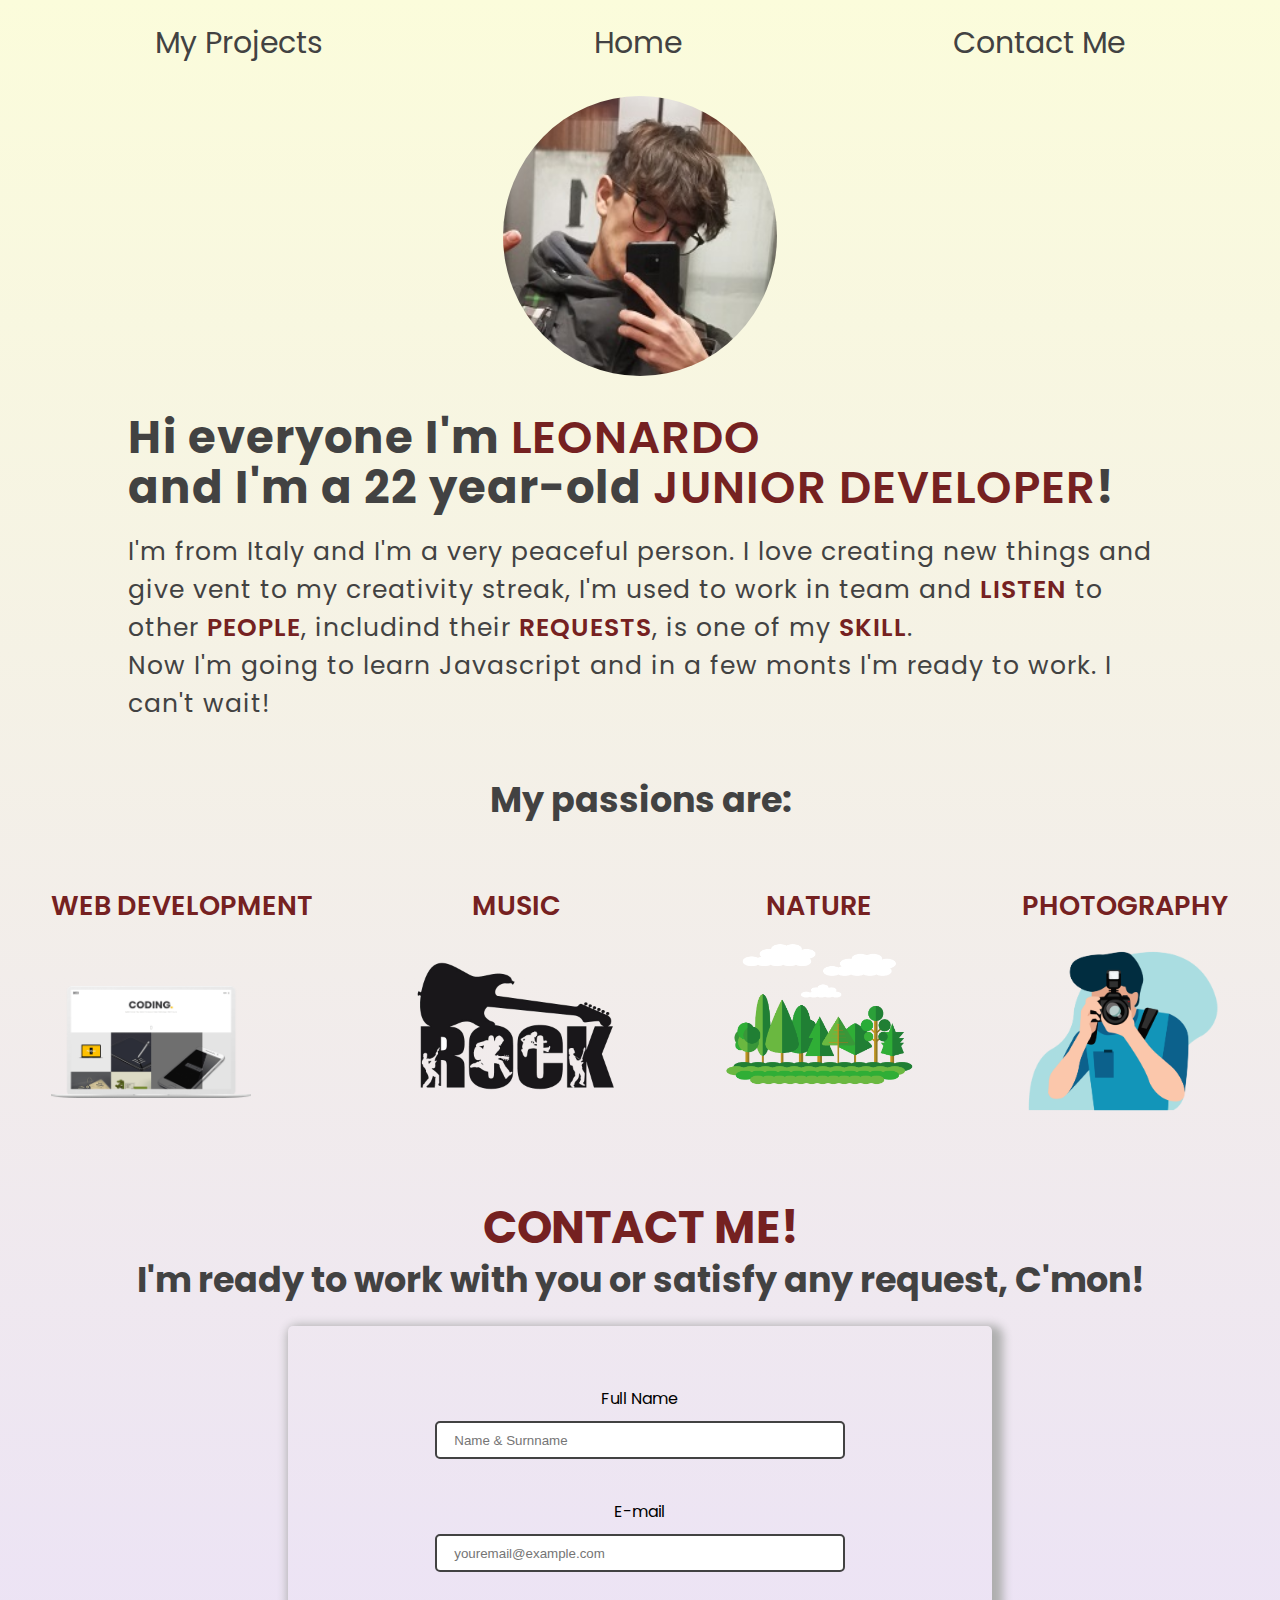
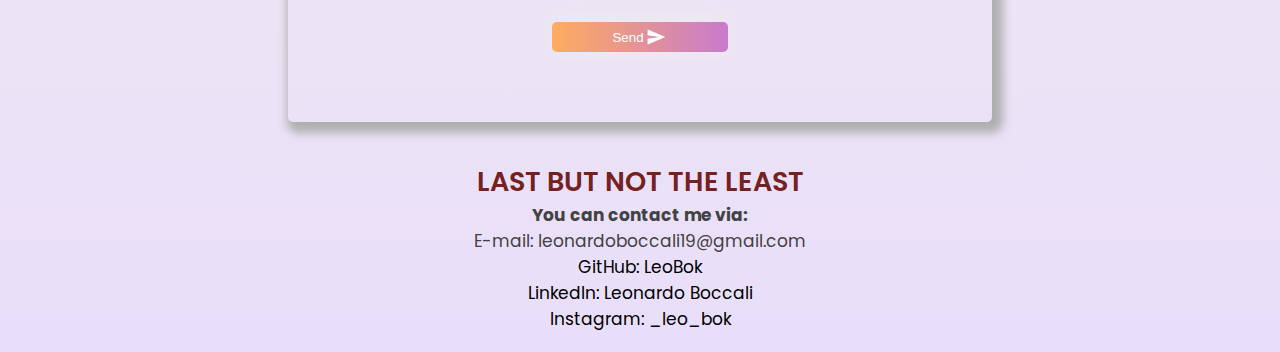
==== index.html @ 8b7ac171 "I've created a repository with all my files" ====
<!DOCTYPE html>
<html lang="en">
<head>
    <meta charset="UTF-8">
    <meta http-equiv="X-UA-Compatible" content="IE=edge">
    <meta name="viewport" content="width=device-width, initial-scale=1.0">
    <link href="https://fonts.googleapis.com/css2?family=Poppins:wght@300;400;500;600;700&display=swap" rel="stylesheet">
    <link rel="stylesheet" href="https://fonts.googleapis.com/icon?family=Material+Icons">
    <link rel="stylesheet" href="style.css">
    <title>Hi I'm Leonardo</title>
</head>
<body>
    <div id="top-anchor"></div>
    <header>
        <nav class="header-nav">
            <ul class="navbar">
                <li><a href="my-projects.html">My Projects</a></li>
                <li><a href="#top-anchor">Home</a></li>
                <li><a href="#anchor-contact">Contact Me</a></li>
            </ul>
        </nav>
    </header>
    
    <div class="about-me">
        <figure>
            <img class="profile-picture" src="images/foto-profilo.jpg" alt="profile picture">
        </figure>
        <div class="first-description">
            <h1>Hi everyone I'm <span class="attention">Leonardo</span><br> and I'm a 22 year-old <span class="attention">Junior Developer</span>!</h1>
            <p>I'm from Italy and I'm a very peaceful person.
               I love creating new things and give vent to my creativity streak,
               I'm used to work in team and <span class="attention">listen</span> to
               other <span class="attention">people</span>, includind their <span class="attention">requests</span>, 
               is one of my <span class="attention">skill</span>.<br>
               Now I'm going to learn Javascript and in a few monts I'm ready to work. I can't wait!
            </p>
        </div>

        <div class="my-passions">
            <h2>My passions are:</h2>
            <div class="images-container">
                <div class="little-container-passions">
                    <h3>web development</h3>
                    <figure>
                        <img class="code-img" src="images/code-img.png" alt="code-image">
                    </figure>
                </div>

                <div class="little-container-passions">
                    <h3>music</h3>
                    <figure>
                        <img class="rock-img" src="images/rock-music-logo.png" alt="rock-image">
                    </figure>
                </div>

                <div class="little-container-passions">
                    <h3>nature</h3>
                    <figure>
                        <img class="nature-img" src="images/nature.png" alt="nature-image">
                    </figure>
                </div>

                <div class="little-container-passions">
                    <h3>photography</h3>
                    <figure>
                        <img class="photographer-img" src="images/photographer.png" alt="photographer-image">
                    </figure>
                </div>
            </div>
        </div>
        
        <nav class="vertical-nav">
            <div class="end-box-icons">
                <div class="icons-container">
                    <span class="material-icons"><a href="#anchor-contact">alternate_email</a></span>
                    <span class="material-icons"><a href="#top-anchor">home</a></span>
                    <span class="material-icons"><a href="my-projects.html" target="_blank">folder_open</a></span>
                </div>
            </div>
        </nav>
    </div>

    <div id="anchor-contact"></div>
    <div class="contact-container">
        <h1>Contact Me!</h1>
        <h2>I'm ready to work with you 
            or satisfy any request, C'mon!
        </h2>
        <div class="contact-me-box">
            <form action="" method="GET">
                <div class="contact-form">
                    <label for="full-name">Full Name</label>
                    <input id="full-name" type="text" name="full-name" placeholder="Name & Surnname" required>

                    <label for="email">E-mail</label>
                    <input id="email" name="email" type="email" placeholder="youremail@example.com" required>
                                
                    <button class="send-data" type="submit">Send<span class="material-icons">send</span></button>
                </div>
            </form>
        </div>
        
        <footer>
            <div class="social-contact">
                <h3>Last but not the least</h3>
                <p><b>You can contact me via:</b></p>
                <nav class="footer-nav">
                    <ul class="contact-navbar">
                        <li><a href="mailto:leonardoboccali19@gmail.com">E-mail: leonardoboccali19@gmail.com</a></li>
                        <li>GitHub: LeoBok</li>
                        <li>LinkedIn: Leonardo Boccali</li>
                        <li>Instagram: _leo_bok</li>
                    </ul>
                </nav>
            </div>
        </footer>
    </div>
</body>
</html>
---- style.css ----
* {
    padding: 0;
    margin: 0;
    box-sizing: border-box;
}

body {
    padding: 20px;
    display: flex;
    flex-direction: column;
    align-items: center;
    font-family: "Poppins", sans-serif;
    background-image: linear-gradient(to top, #e9defa 0%, #fbfcdb 100%);
}

header {
    display: none;
}

ul {
    list-style-type: none;
}

a {
    color: #424242;
    text-decoration: none;
}

a:visited {
    color: #141414;
}

/* HEADER */

/* BODY */

/* FIRST CONTAINER */


.about-me {
    display: flex;
    justify-content: center;
    align-items: center;
    flex-direction: column;
}

.profile-picture {
    height: 200px;
    border-radius: 50%;
}

.first-description {
    text-align: left;
    letter-spacing: 1px;
    line-height: 20px;
}

h1 {
    line-height: 38px;
}

.first-description p {
    line-height: 32px;
}

h1,
p,
h2 {
    color: #424242;
}

h3 {
    text-align: center;
    padding-top: 40px;
}

h3:first-of-type {
    padding-top: 30px;
}

.attention,
h3 {
    font-weight: 600;
    text-transform: uppercase;
    color: #752121;
}

.my-passions {
    margin-top: 26px;
    display: flex;
    justify-content: center;
    align-items: center;
    flex-direction: column;
}

.code-img {
    margin-top: 40px;
    width: 200px;
}

.rock-img {
    width: 200px;
}

.nature-img {
    width: 200px;
}

.photographer-img {
    width: 200px;
}

.end-box-icons {
    display: flex;
    justify-content: flex-end;
}

.vertical-nav {
    display: block;
    margin-right: 5px;
}

.icons-container {
    display: flex;
    flex-direction: column;
    align-items: center;
    background-color: rgba(199, 199, 199, 0.4);
    width: 30px;
    border-radius: 10px;
    position: fixed;
    bottom: 150px;
    right: 5px;
}

.material-icons {
    padding: 5px 2px;
    font-size: 25px;
}

.contact-container {
    display: flex;
    justify-content: center;
    align-items: center;
    flex-direction: column;
    text-align: center;
}

.contact-container h1 {
    color: #752121;
    text-transform: uppercase;
}

.contact-container h2 {
    margin-bottom: 20px;
    text-align: center;
}

.contact-me-box {
    border-radius: 5px;
    width: 70%;
    padding: 30px;
    margin-bottom: 30px;
    box-shadow: 5px 5px 10px 6px #afafaf;
}

.contact-form {
    display: flex;
    justify-content: center;
    align-items: center;
    flex-flow: wrap column;
}

.contact-form label,
.contact-form input {
    margin-bottom: 10px;
}

.contact-form input {
    margin-bottom: 20px;
}

.contact-form input[type="text"],
.contact-form input[type="email"] {
    width: 100%;
    height: 25px;

    border: 2px solid #424242;
    border-radius: 5px;
}

.send-data {
    background-image: linear-gradient(to right, #FEAC5E 0%, #C779D0  51%, #FEAC5E  100%)
}

.send-data {
   margin: 10px;
   padding: 15px 45px;
   text-align: center;
   transition: 0.5s;
   background-size: 200% auto;
   color: white;            
   box-shadow: 0 0 20px #eee;
   display: flex;
   justify-content: center;
   align-items: center;

   width: 50%;
   height: 30px;

   border: none;
   border-radius: 5px;
 }

 .send-data:hover {
   background-position: right center; /* change the direction of the change here */
   color: #fff;
   text-decoration: none;
 }


.send-data .material-icons {
    font-size: 20px;
}

.social-contact {
    width: 100%;
    display: flex;
    flex-direction: column;
    justify-content: center;
    align-items: center;
}

.social-contact h3 {
    padding-top: 0;
}

.social-contact li {
    text-align: left;
}

/* Tablet Version */
@media only screen and (min-width: 401px) and (max-width: 960px) {

    body {
        padding: 40px;
    }

    figure {
        margin-bottom: 10px;
    }

    .first-description {
        line-height: 27px;
    }

    .first-description h1 {
        line-height: 38px;
    }

    .first-description p {
        font-size: 20px;
    }

    .my-passions h2 {
        font-size: 35px;
    }

    .attention,
    h3 {
        font-size: 27px;
    }

    .code-img {
        margin-top: 40px;
        width: 330px;
    }
    
    .rock-img {
        width: 330px;
    }
    
    .nature-img {
        width: 330px;
    }
    
    .photographer-img {
        width: 330px;
    }

    .icons-container {
        width: 38px;
    }

    .material-icons {
        font-size: 35px;
    }

    .contact-form input[type="text"],
    .contact-form input[type="email"] {
        height: 30px;
        width: 75%;
    }

    .social-contact {
        font-size: 20px;
    }
}

@media only screen and (min-width: 961px) {

    body {
        padding: 0;
    }

    header {
        display: block;
        width: 100%;
    }

    .header-nav {
        text-align: center;
    }

    .navbar {
        display: flex;
        justify-content: space-around;
        align-items: center;
        padding: 20px;
        font-size: 30px;
    }

    .first-container {
        padding: 10px;
    }

    .first-description {
        width: 80%;
    }

    figure {
        padding-bottom: 20px;
    }

    .profile-picture {
        height: 300px;
        padding: 10px;
    }

    h1 {
        line-height: 50px;
        font-size: 45px;
    }

    .first-description p {
        font-size: 25px;
        line-height: 38px;
        padding: 20px 0;
    }

    h2 {
        font-size: 35px;
    }

    .my-passions {
        width: 100%;
        margin-top: 30px;
        display: flex;
        justify-content: center;
        align-items: center;
        flex-direction: column;
    }

    .my-passions h2 {
        text-align: center;
    }

    .images-container {
        width: 100%;
        display: flex;
        justify-content: space-around;
        margin: 30px 0;
    }

    .my-passions h3 {
        font-size: 27px;
        text-align: center;
    }

    .code-img {
        margin-top: 60px;
    }

    .end-box-icons {
        display: none;
    }

    .vertical-nav {
        display: block;
    }

    .contact-container {
        padding: 20px;
    }

    .contact-me-box {
        padding: 60px;
        margin-bottom: 40px;
    }

    .contact-form input[type="text"], 
    .contact-form input[type="email"] {
        margin-bottom: 40px;
        padding: 17px;
        width: 70%;
    }

    .send-data {
        width: 30%;
    }

    .social-contact {
        display: flex;
        justify-content: center;
        align-items: center;
        flex-direction: column;
    }

    .social-contact h3 {
        font-size: 27px;
    }

    .social-contact p {
        font-size: 17px;
    }

    .footer-nav {
        display: flex;
        flex-direction: column;
    }

    .contact-navbar {
        font-size: 17px;
        display: flex;
        flex-direction: column;
        justify-content: center;
        align-items: center;
    }
}


/* Scrollbar */

/* width */
::-webkit-scrollbar {
    width: 8px;
  }
  
  /* Track */
  ::-webkit-scrollbar-track {
    box-shadow: inset 0 0 5px #919191; 
    border-radius: 10px;
  }
   
  /* Handle */
  ::-webkit-scrollbar-thumb {
    background: #c7c7c7; 
    border-radius: 10px;
  }
  
  /* Handle on hover */
  ::-webkit-scrollbar-thumb:hover {
      background-color: #707070;
  }
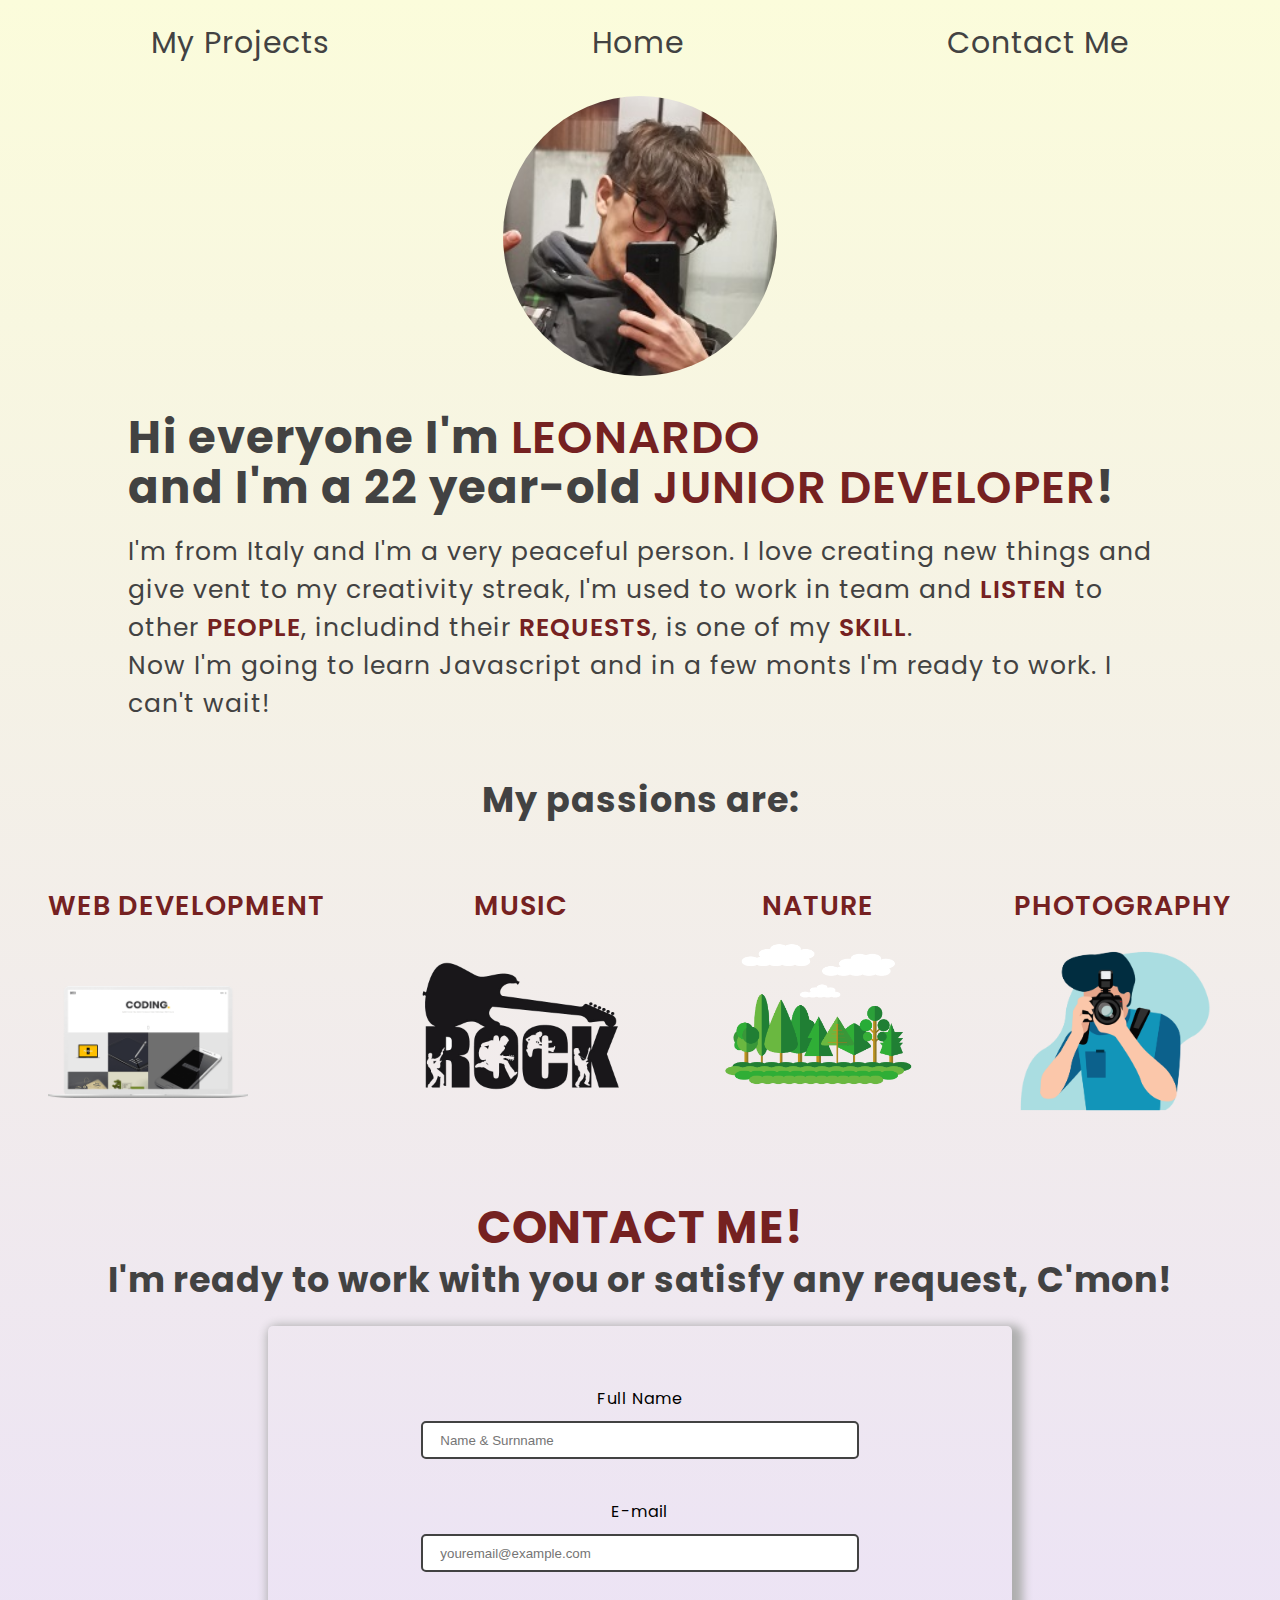
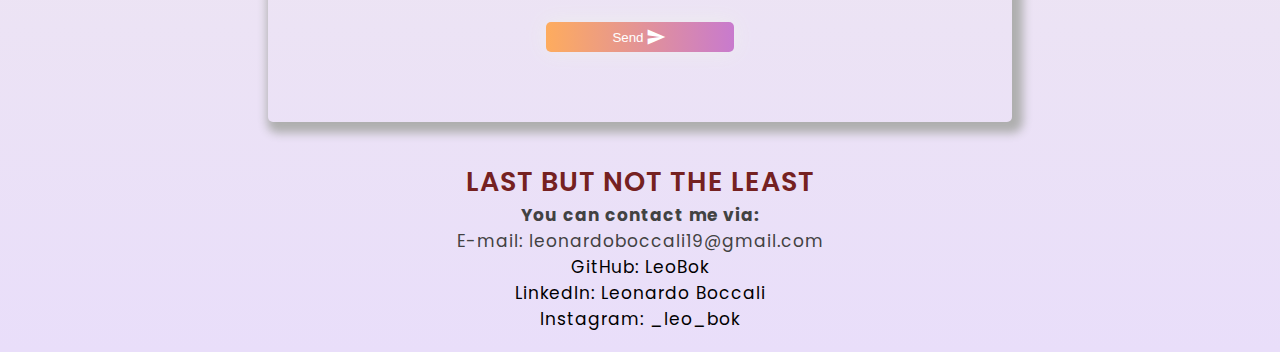
==== commit 6af2597a: "modified the compressed images and centered the code img" ====
--- a/index.html
+++ b/index.html
@@ -46,7 +46,7 @@
                     </figure>
                 </div>
 
-                <div class="little-container-passions">
+                <div class="little-container-passions-code">
                     <h3>music</h3>
                     <figure>
                         <img class="rock-img" src="images/rock-music-logo.png" alt="rock-image">
--- a/style.css
+++ b/style.css
@@ -11,9 +11,11 @@
     align-items: center;
     font-family: "Poppins", sans-serif;
     background-image: linear-gradient(to top, #e9defa 0%, #fbfcdb 100%);
-}
-
-header {
+    background-repeat: no-repeat;
+    letter-spacing: 1px;
+}
+
+.header-nav {
     display: none;
 }
 
@@ -29,8 +31,6 @@
 a:visited {
     color: #141414;
 }
-
-/* HEADER */
 
 /* BODY */
 
@@ -91,6 +91,13 @@
     justify-content: center;
     align-items: center;
     flex-direction: column;
+}
+
+.little-container-passions-code {
+    display: flex;
+    flex-direction: column;
+    align-items: center;
+    justify-content: center;
 }
 
 .code-img {
@@ -238,6 +245,19 @@
     text-align: left;
 }
 
+/* Page My Projects */
+
+/* HEADER */
+
+.title {
+    height: 900px;
+}
+
+.title h1 {
+    margin-bottom: 15px;
+}
+
+
 /* Tablet Version */
 @media only screen and (min-width: 401px) and (max-width: 960px) {
 
@@ -313,11 +333,14 @@
     }
 
     header {
+        width: 100%;
+    }
+
+    .header-nav {
         display: block;
-        width: 100%;
-    }
-
-    .header-nav {
+    }
+
+    .nav {
         text-align: center;
     }
 
@@ -445,8 +468,11 @@
         justify-content: center;
         align-items: center;
     }
-}
-
+
+    .title {
+        padding: 20px;
+    }
+}
 
 /* Scrollbar */
 
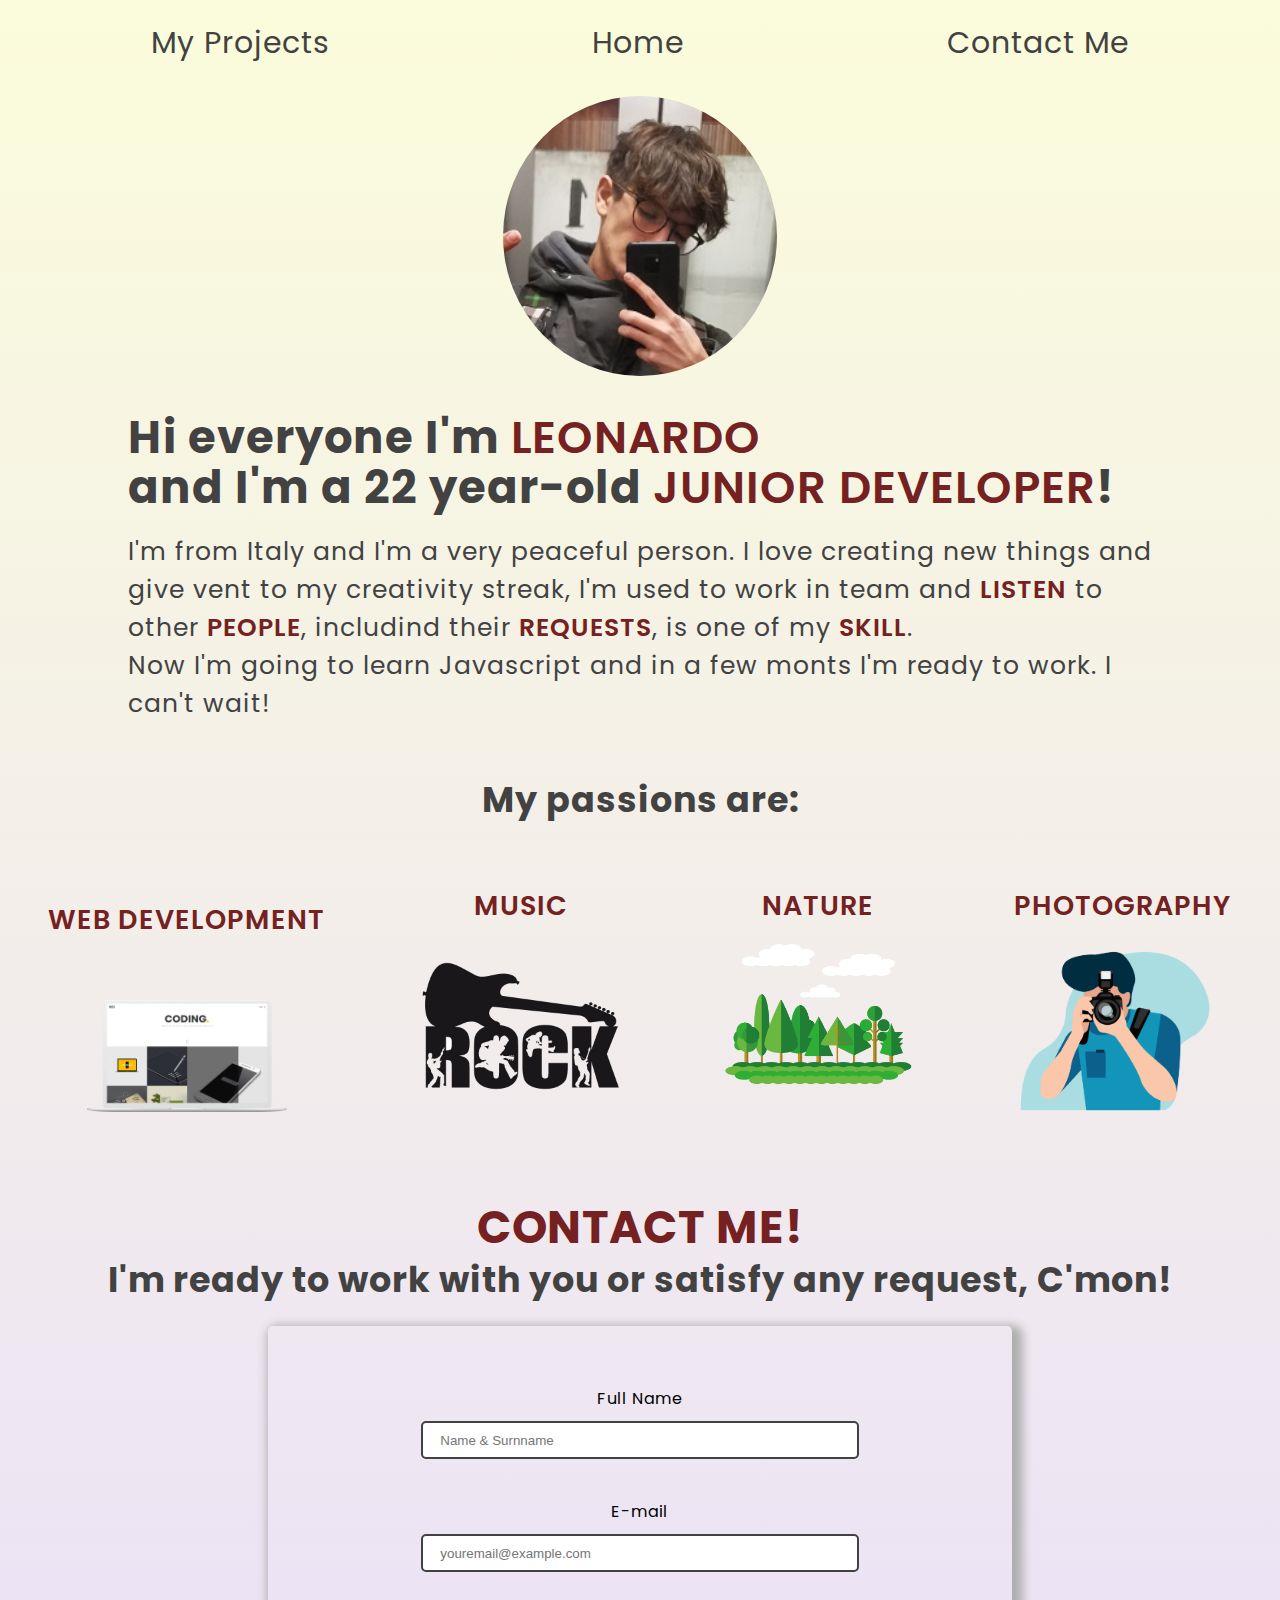
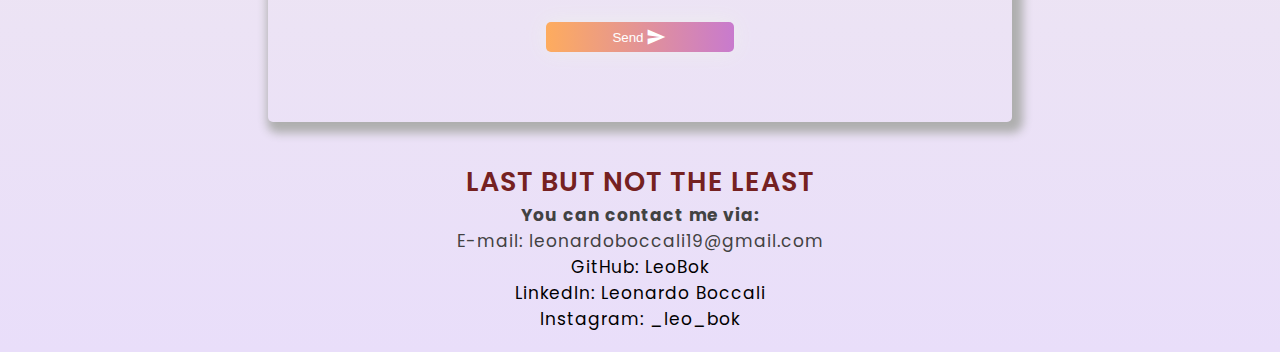
==== commit 51d1c310: "modified a personal error of classes" ====
--- a/index.html
+++ b/index.html
@@ -39,14 +39,14 @@
         <div class="my-passions">
             <h2>My passions are:</h2>
             <div class="images-container">
-                <div class="little-container-passions">
+                <div class="little-container-passions-code">
                     <h3>web development</h3>
                     <figure>
                         <img class="code-img" src="images/code-img.png" alt="code-image">
                     </figure>
                 </div>
 
-                <div class="little-container-passions-code">
+                <div class="little-container-passions">
                     <h3>music</h3>
                     <figure>
                         <img class="rock-img" src="images/rock-music-logo.png" alt="rock-image">
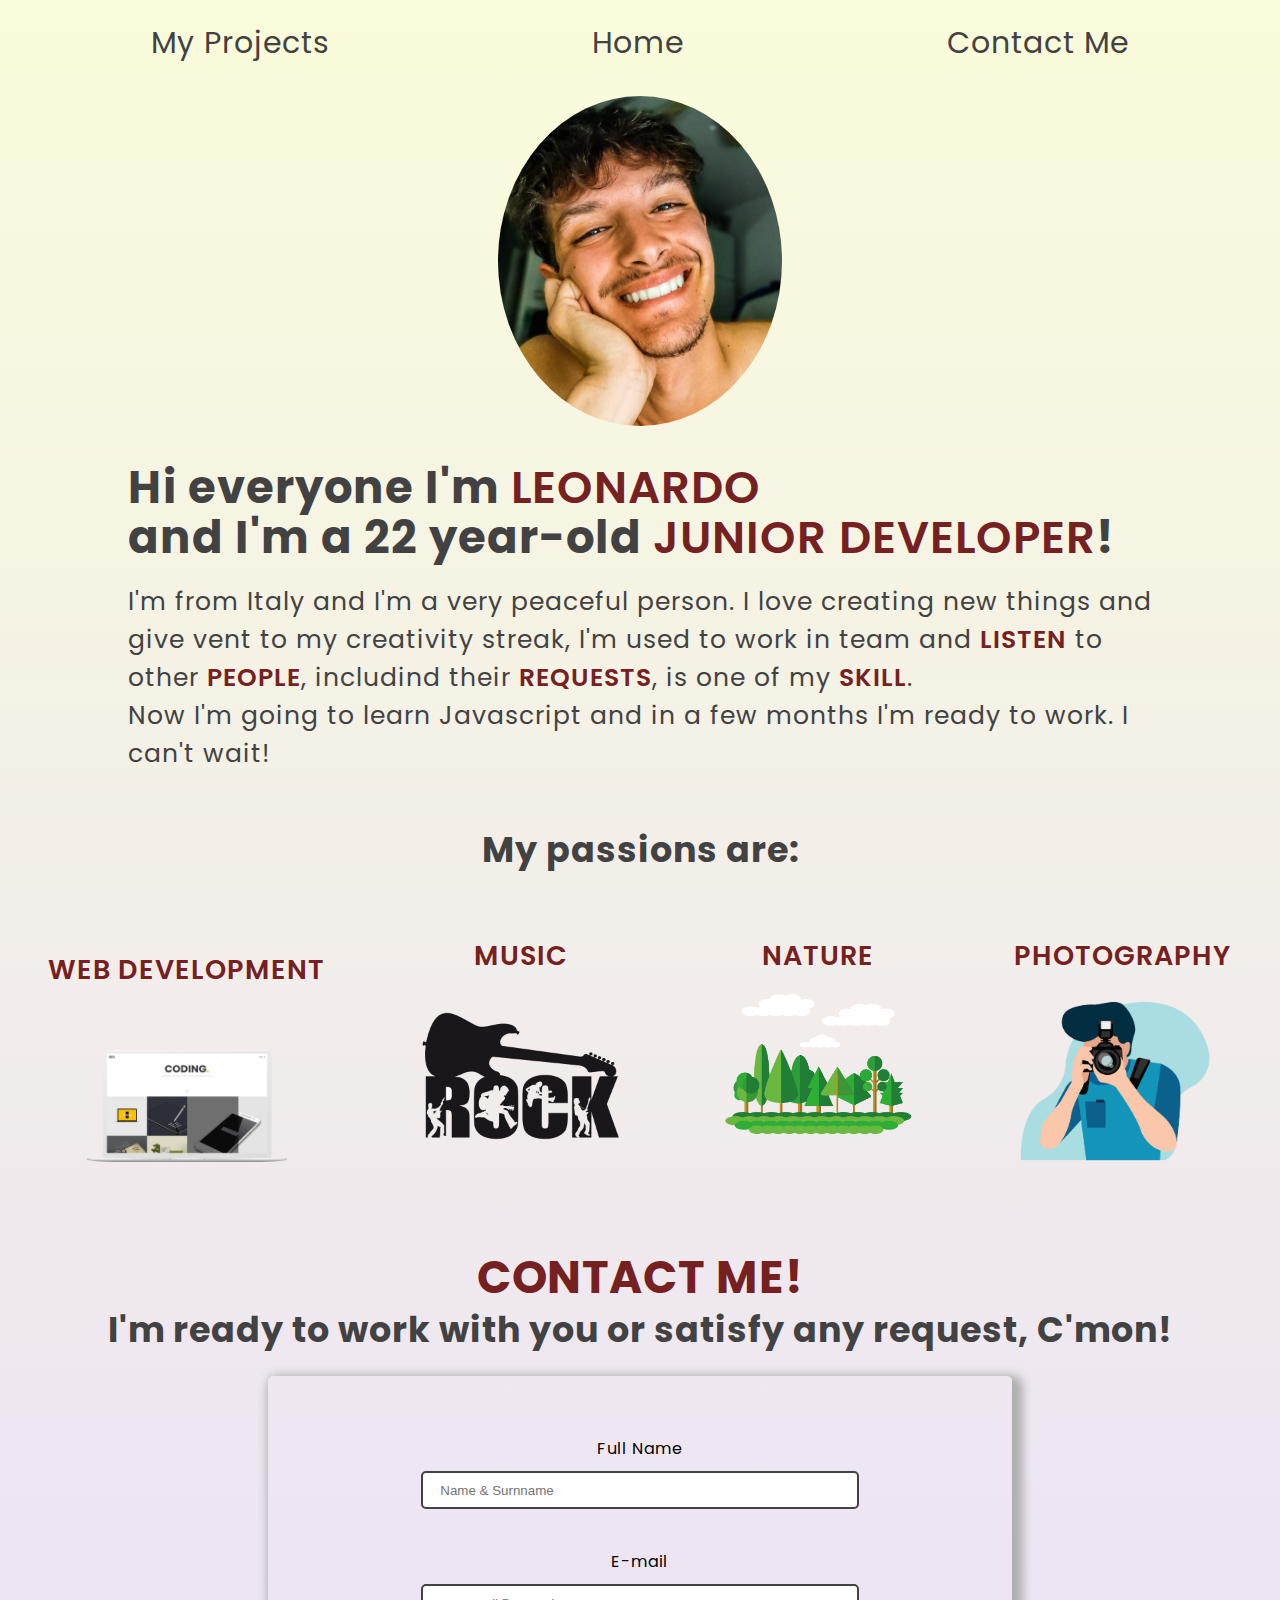
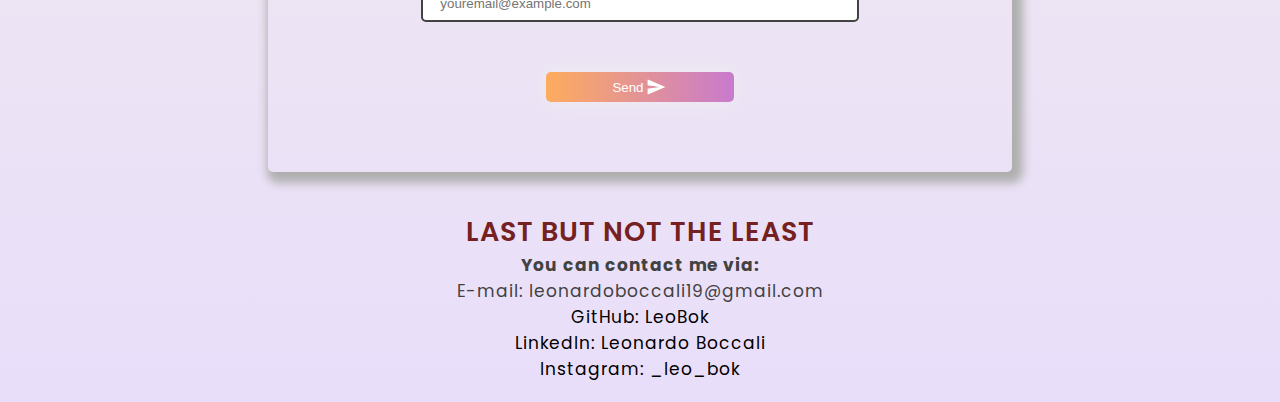
==== commit 07c5a66d: "file name leonardo-boccali-html-e-css.html has changed in index.html" ====
--- a/index.html
+++ b/index.html
@@ -32,7 +32,7 @@
                I'm used to work in team and <span class="attention">listen</span> to
                other <span class="attention">people</span>, includind their <span class="attention">requests</span>, 
                is one of my <span class="attention">skill</span>.<br>
-               Now I'm going to learn Javascript and in a few monts I'm ready to work. I can't wait!
+               Now I'm going to learn Javascript and in a few months I'm ready to work. I can't wait!
             </p>
         </div>
 
@@ -116,4 +116,4 @@
         </footer>
     </div>
 </body>
-</html>+</html>
--- a/style.css
+++ b/style.css
@@ -219,7 +219,7 @@
  }
 
  .send-data:hover {
-   background-position: right center; /* change the direction of the change here */
+   background-position: right center;
    color: #fff;
    text-decoration: none;
  }
@@ -267,6 +267,10 @@
 
     figure {
         margin-bottom: 10px;
+    }
+
+    .profilo-picture {
+        height: 250px;
     }
 
     .first-description {
@@ -365,7 +369,7 @@
     }
 
     .profile-picture {
-        height: 300px;
+        height: 350px;
         padding: 10px;
     }
 
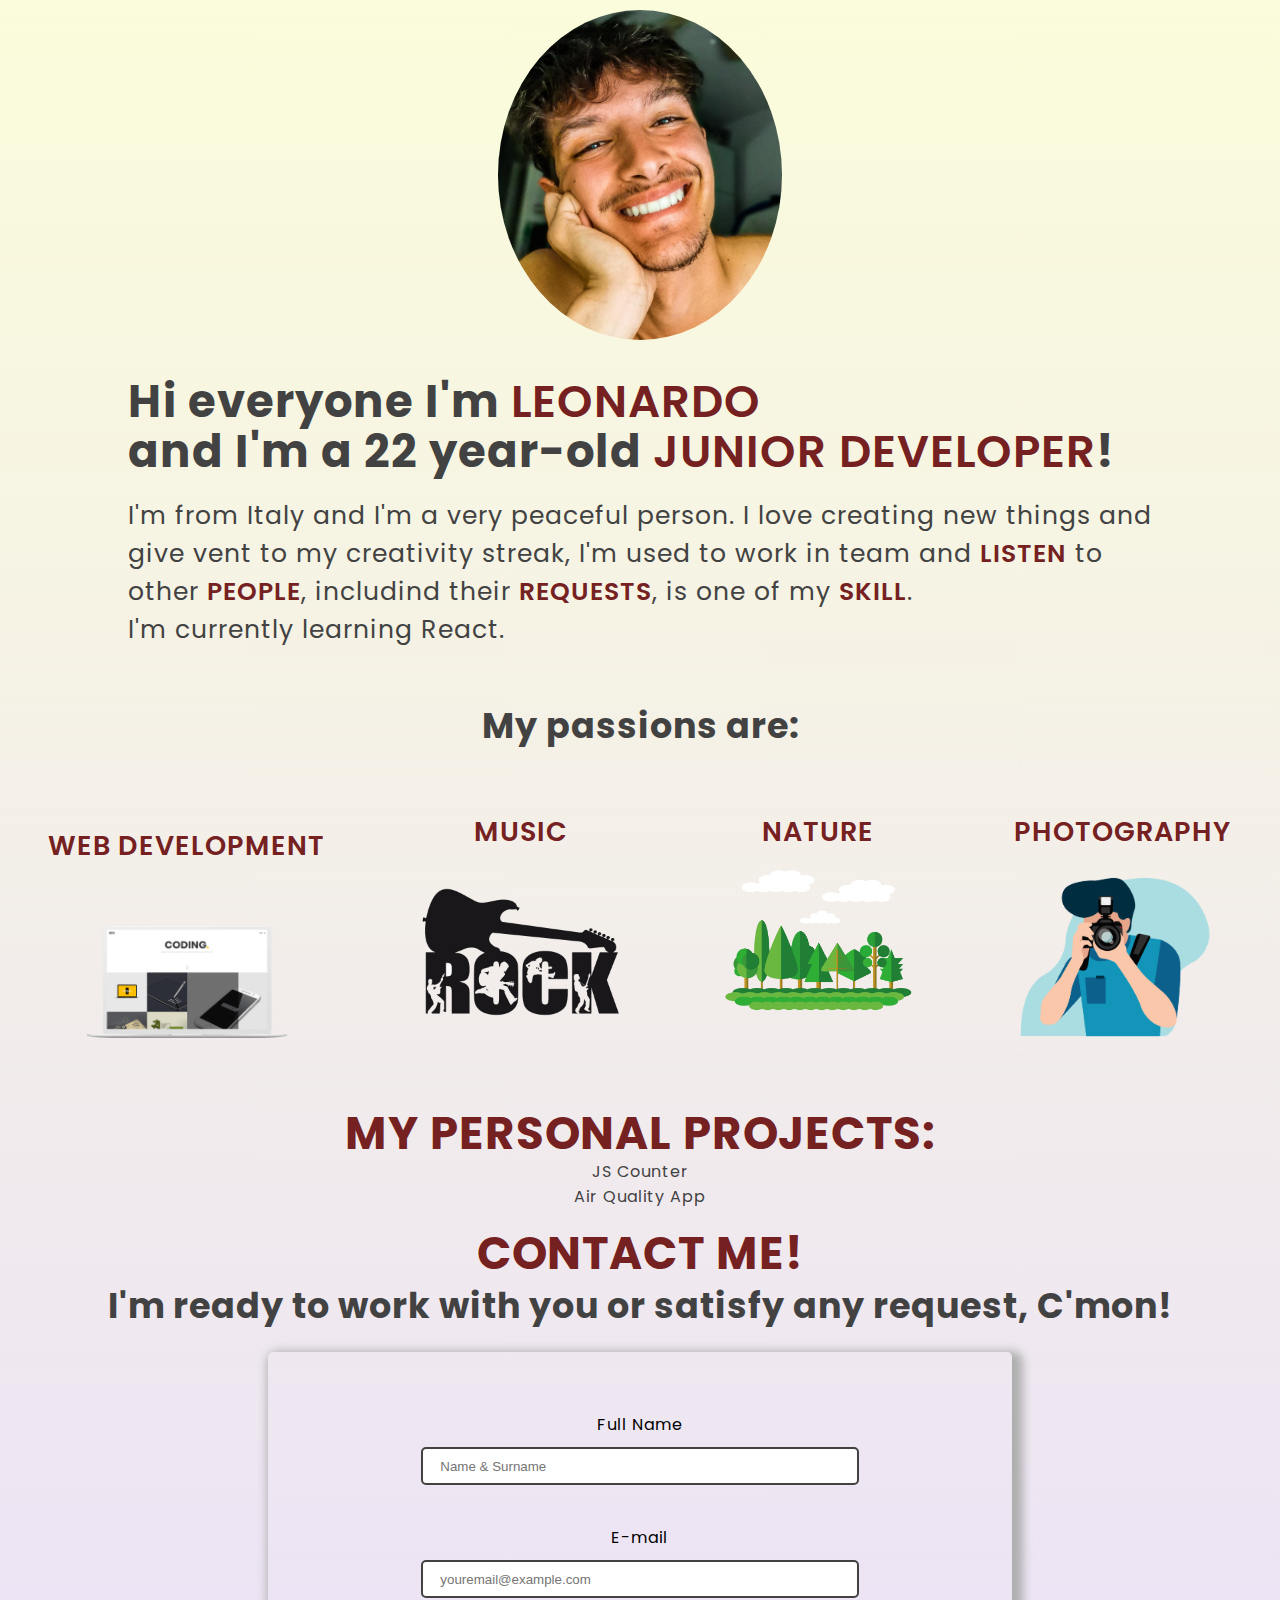
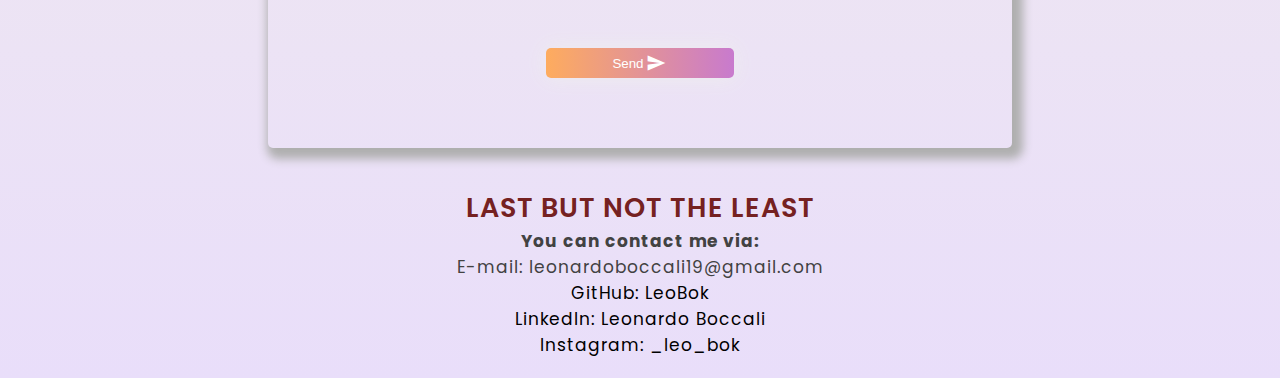
==== commit f96db93e: "deleted my-rpojects.html file, added other media query properties and added link to my personal proj" ====
--- a/index.html
+++ b/index.html
@@ -11,16 +11,6 @@
 </head>
 <body>
     <div id="top-anchor"></div>
-    <header>
-        <nav class="header-nav">
-            <ul class="navbar">
-                <li><a href="my-projects.html">My Projects</a></li>
-                <li><a href="#top-anchor">Home</a></li>
-                <li><a href="#anchor-contact">Contact Me</a></li>
-            </ul>
-        </nav>
-    </header>
-    
     <div class="about-me">
         <figure>
             <img class="profile-picture" src="images/foto-profilo.jpg" alt="profile picture">
@@ -32,7 +22,7 @@
                I'm used to work in team and <span class="attention">listen</span> to
                other <span class="attention">people</span>, includind their <span class="attention">requests</span>, 
                is one of my <span class="attention">skill</span>.<br>
-               Now I'm going to learn Javascript and in a few months I'm ready to work. I can't wait!
+               I'm currently learning React.
             </p>
         </div>
 
@@ -68,13 +58,31 @@
                 </div>
             </div>
         </div>
+
+        <div class="my-projects">
+            <h1>My personal projects:</h1>
+                <nav class="project-ul">
+                    <ul>
+                        <li>
+                            <a target="_blank" href="https://leobok.github.io/JS-Counter-Project/">JS Counter</a>
+                    
+                        </li>
+                    </ul>
+                
+                    <ul>
+                        <li>
+                            <a target="_blank" href="https://leobok.github.io/air-pollution/dist/index.html">Air Quality App</a>
+                        </li>
+                    </ul>
+                </nav>
+        </div>        
+    </div>
         
         <nav class="vertical-nav">
             <div class="end-box-icons">
                 <div class="icons-container">
                     <span class="material-icons"><a href="#anchor-contact">alternate_email</a></span>
                     <span class="material-icons"><a href="#top-anchor">home</a></span>
-                    <span class="material-icons"><a href="my-projects.html" target="_blank">folder_open</a></span>
                 </div>
             </div>
         </nav>
@@ -90,7 +98,7 @@
             <form action="" method="GET">
                 <div class="contact-form">
                     <label for="full-name">Full Name</label>
-                    <input id="full-name" type="text" name="full-name" placeholder="Name & Surnname" required>
+                    <input id="full-name" type="text" name="full-name" placeholder="Name & Surname" required>
 
                     <label for="email">E-mail</label>
                     <input id="email" name="email" type="email" placeholder="youremail@example.com" required>
--- a/style.css
+++ b/style.css
@@ -137,6 +137,18 @@
     position: fixed;
     bottom: 150px;
     right: 5px;
+}
+
+.my-projects h1 {
+    color: #752121;
+    text-transform: uppercase;
+}
+
+.project-ul {
+    display: flex;
+    flex-direction: column;
+    justify-content: center;
+    align-items: center;
 }
 
 .material-icons {
@@ -257,6 +269,15 @@
     margin-bottom: 15px;
 }
 
+@media only screen and (min-width: 401px) and (max-width: 960px) {
+    .my-projects {
+        margin: 40px;
+        display: flex;
+        justify-content: center;
+        align-items: center;
+        flex-direction: column;
+    }
+}
 
 /* Tablet Version */
 @media only screen and (min-width: 401px) and (max-width: 960px) {
@@ -313,6 +334,10 @@
 
     .icons-container {
         width: 38px;
+    }
+
+    .my-projects {
+        margin: 50px;
     }
 
     .material-icons {
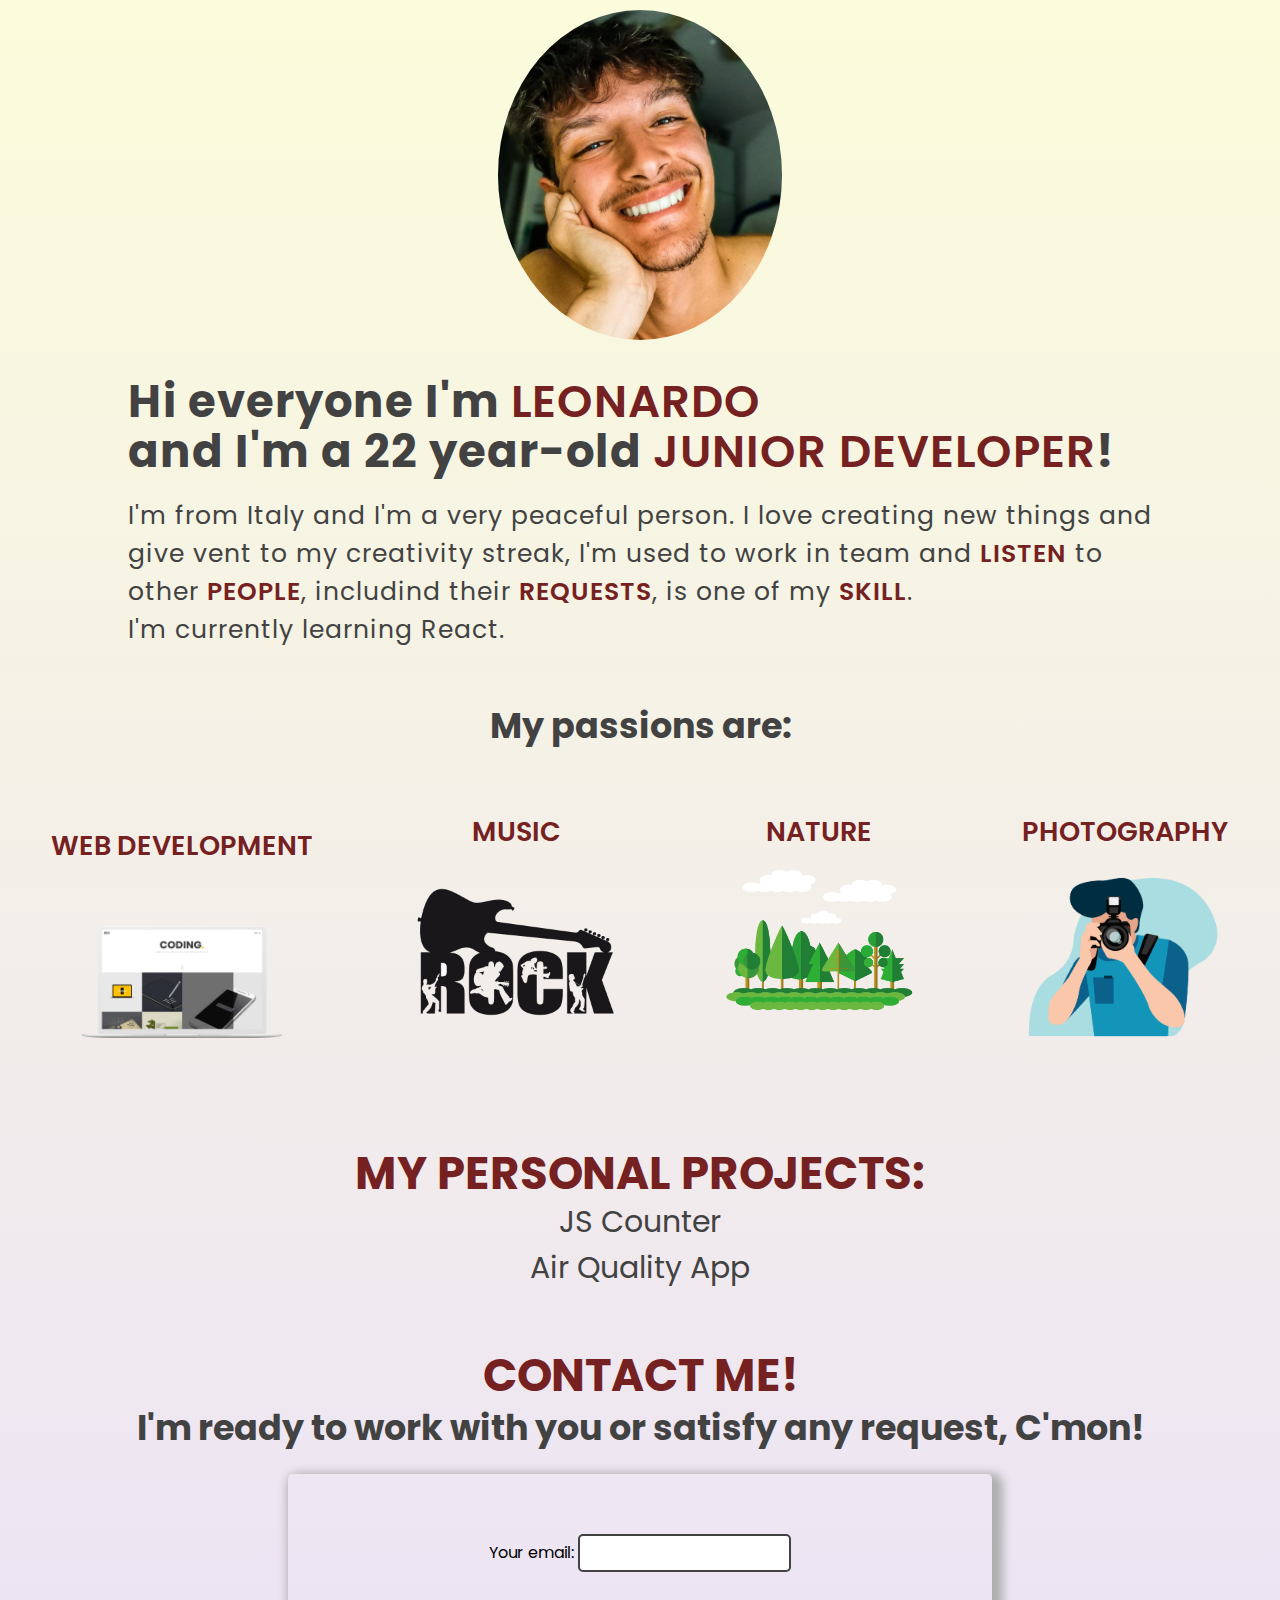
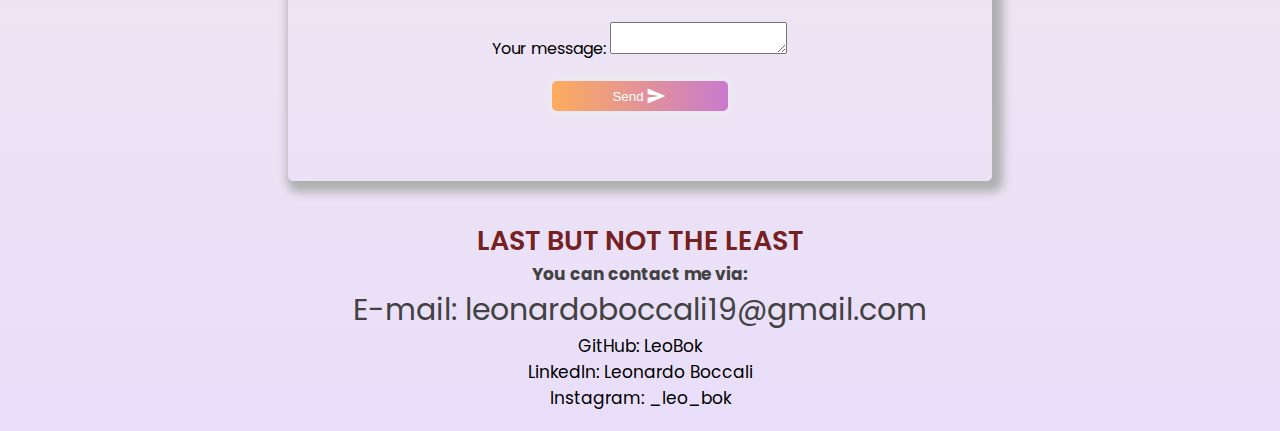
==== commit a4b18248: "modified the contact me box" ====
--- a/index.html
+++ b/index.html
@@ -61,32 +61,29 @@
 
         <div class="my-projects">
             <h1>My personal projects:</h1>
-                <nav class="project-ul">
-                    <ul>
-                        <li>
-                            <a target="_blank" href="https://leobok.github.io/JS-Counter-Project/">JS Counter</a>
-                    
-                        </li>
-                    </ul>
-                
-                    <ul>
-                        <li>
-                            <a target="_blank" href="https://leobok.github.io/air-pollution/dist/index.html">Air Quality App</a>
-                        </li>
-                    </ul>
-                </nav>
+            <nav class="project-ul">
+                <ul>
+                    <li>
+                        <a target="_blank" href="https://leobok.github.io/JS-Counter-Project/">JS Counter</a>
+                    </li>
+                </ul>
+                <ul>
+                    <li>
+                        <a target="_blank" href="https://leobok.github.io/air-pollution/dist/index.html">Air Quality App</a>
+                    </li>
+                </ul>
+            </nav>
         </div>        
     </div>
-        
-        <nav class="vertical-nav">
-            <div class="end-box-icons">
-                <div class="icons-container">
-                    <span class="material-icons"><a href="#anchor-contact">alternate_email</a></span>
-                    <span class="material-icons"><a href="#top-anchor">home</a></span>
-                </div>
+    
+    <nav class="vertical-nav">
+        <div class="end-box-icons">
+            <div class="icons-container">
+                <span class="material-icons"><a href="#anchor-contact">alternate_email</a></span>
+                <span class="material-icons"><a href="#top-anchor">home</a></span>
             </div>
-        </nav>
-    </div>
+        </div>
+    </nav>
 
     <div id="anchor-contact"></div>
     <div class="contact-container">
@@ -95,13 +92,17 @@
             or satisfy any request, C'mon!
         </h2>
         <div class="contact-me-box">
-            <form action="" method="GET">
+            <form action="https://formspree.io/f/xwkajjbe" method="POST">
                 <div class="contact-form">
-                    <label for="full-name">Full Name</label>
-                    <input id="full-name" type="text" name="full-name" placeholder="Name & Surname" required>
+                    <label>
+                        Your email:
+                        <input type="email" name="_replyto">
+                    </label>
 
-                    <label for="email">E-mail</label>
-                    <input id="email" name="email" type="email" placeholder="youremail@example.com" required>
+                    <label>
+                        Your message:
+                        <textarea name="message"></textarea>
+                    </label>
                                 
                     <button class="send-data" type="submit">Send<span class="material-icons">send</span></button>
                 </div>
--- a/style.css
+++ b/style.css
@@ -12,7 +12,6 @@
     font-family: "Poppins", sans-serif;
     background-image: linear-gradient(to top, #e9defa 0%, #fbfcdb 100%);
     background-repeat: no-repeat;
-    letter-spacing: 1px;
 }
 
 .header-nav {
@@ -198,7 +197,6 @@
     margin-bottom: 20px;
 }
 
-.contact-form input[type="text"],
 .contact-form input[type="email"] {
     width: 100%;
     height: 25px;
@@ -269,13 +267,26 @@
     margin-bottom: 15px;
 }
 
-@media only screen and (min-width: 401px) and (max-width: 960px) {
+@media only screen and (min-width: 320px) and (max-width: 400px) {
     .my-projects {
-        margin: 40px;
+        padding: 22px;
         display: flex;
         justify-content: center;
         align-items: center;
         flex-direction: column;
+    }
+
+    .my-projects h1 {
+        text-align: center;
+    }
+
+    a {
+        font-size: 20px;
+    }
+
+    .contact-form input[type="text"], 
+    .contact-form input[type="email"] {
+        padding: 5px;
     }
 }
 
@@ -448,6 +459,14 @@
 
     .vertical-nav {
         display: block;
+    }
+
+    .my-projects {
+        margin: 40px;
+    }
+
+    a {
+        font-size: 30px;
     }
 
     .contact-container {
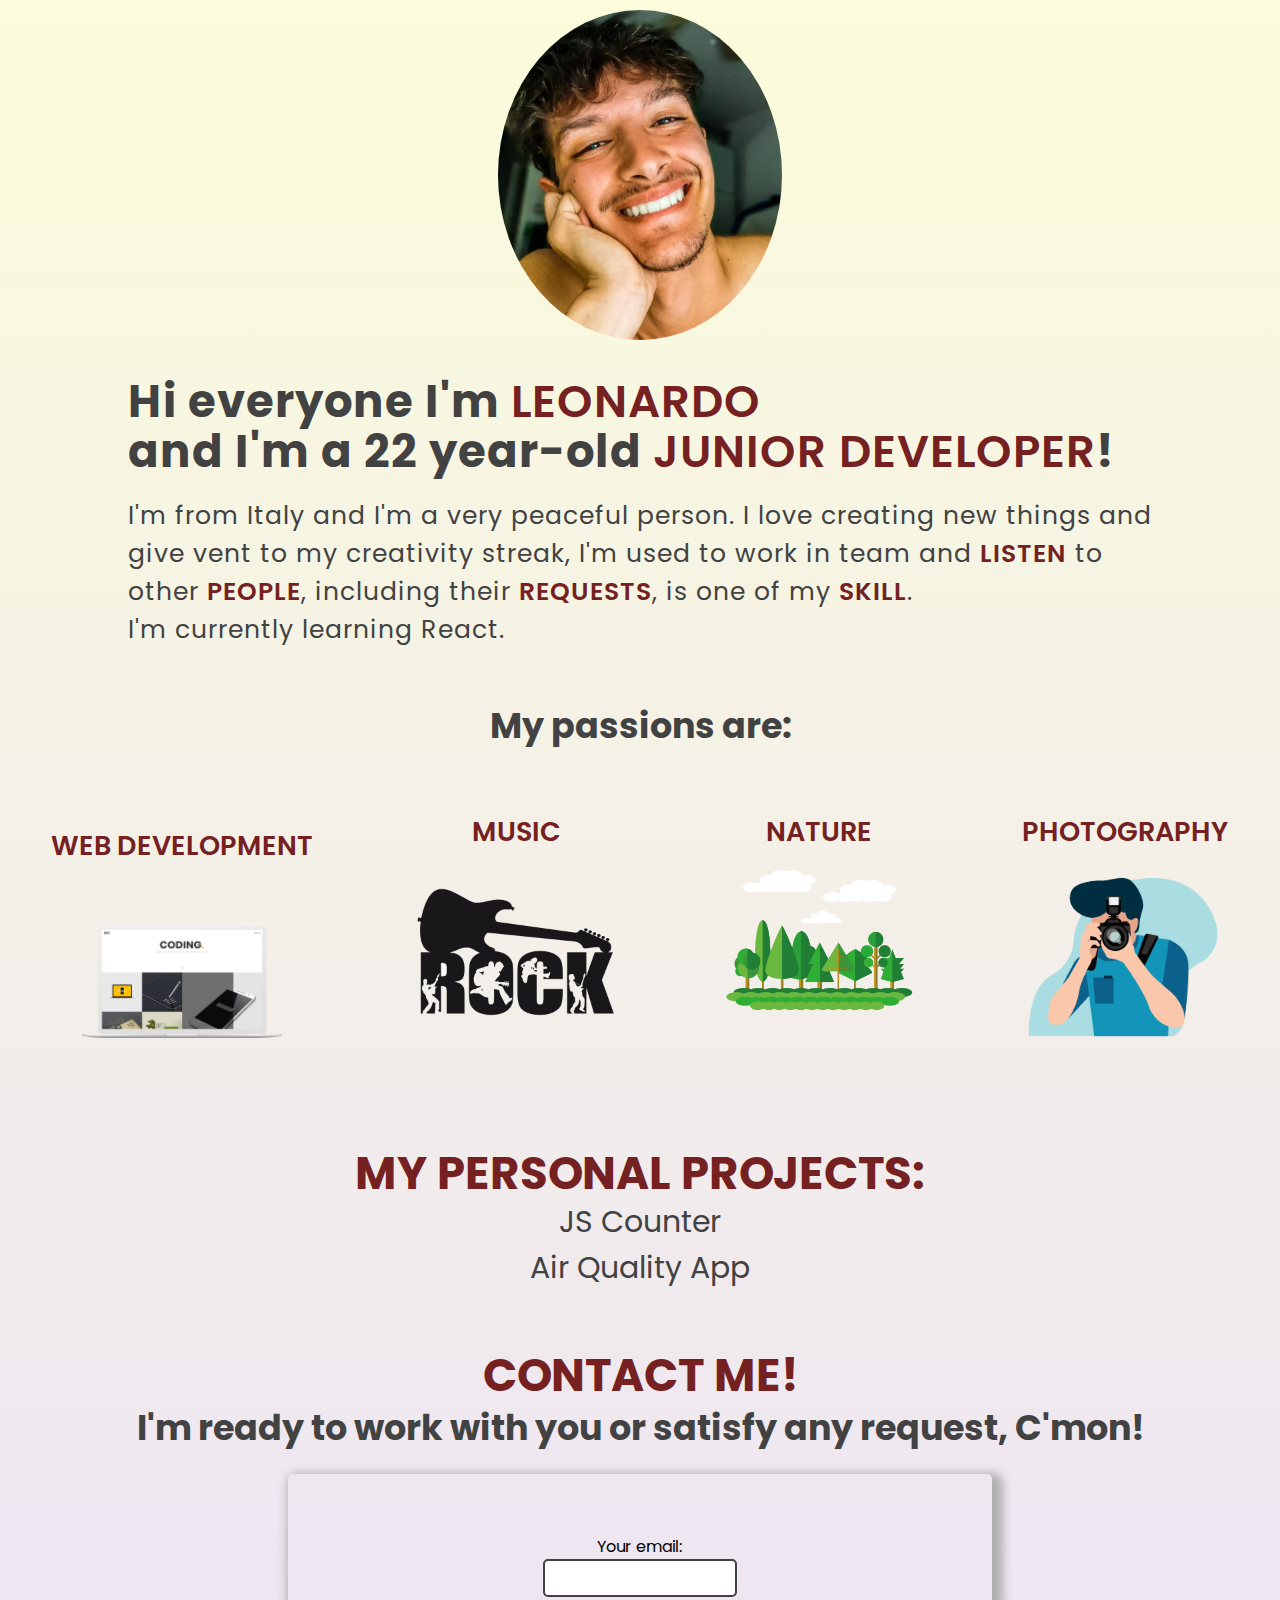
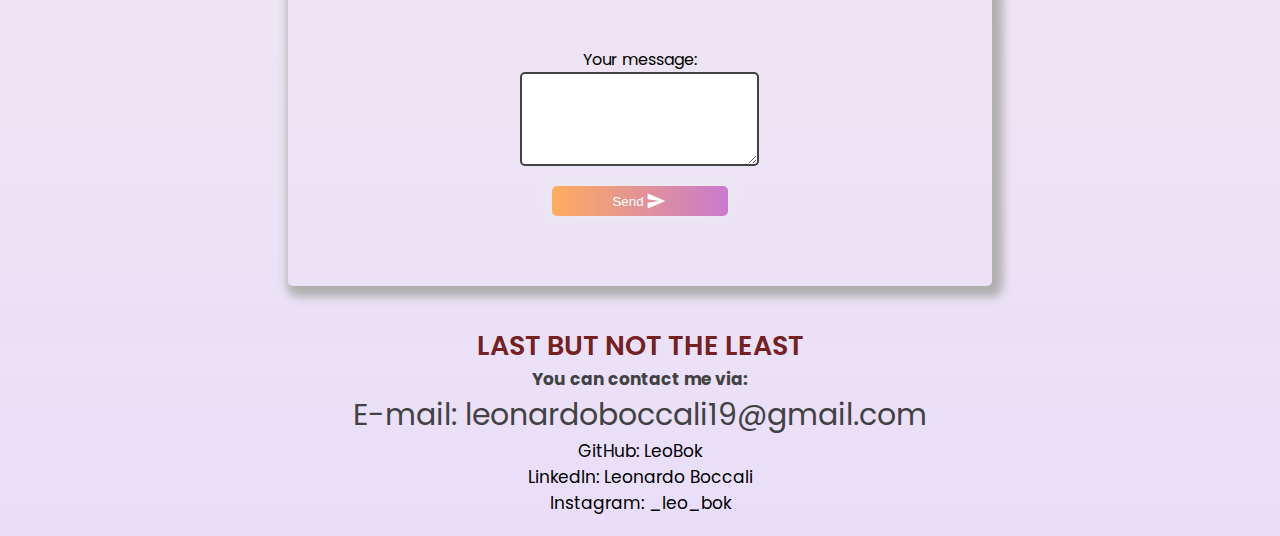
==== commit 945d651c: "made more responsive my portfolior, fixed grammar error in .html file" ====
--- a/index.html
+++ b/index.html
@@ -20,7 +20,7 @@
             <p>I'm from Italy and I'm a very peaceful person.
                I love creating new things and give vent to my creativity streak,
                I'm used to work in team and <span class="attention">listen</span> to
-               other <span class="attention">people</span>, includind their <span class="attention">requests</span>, 
+               other <span class="attention">people</span>, including their <span class="attention">requests</span>, 
                is one of my <span class="attention">skill</span>.<br>
                I'm currently learning React.
             </p>
@@ -75,7 +75,7 @@
             </nav>
         </div>        
     </div>
-    
+
     <nav class="vertical-nav">
         <div class="end-box-icons">
             <div class="icons-container">
--- a/style.css
+++ b/style.css
@@ -200,9 +200,19 @@
 .contact-form input[type="email"] {
     width: 100%;
     height: 25px;
-
+}
+
+.contact-form input[type='email'],
+.contact-form textarea {
     border: 2px solid #424242;
     border-radius: 5px;
+}
+
+label {
+    display: flex;
+    flex-direction: column;
+    justify-content: center;
+    align-items: center;
 }
 
 .send-data {
@@ -267,7 +277,7 @@
     margin-bottom: 15px;
 }
 
-@media only screen and (min-width: 320px) and (max-width: 400px) {
+@media only screen and (min-width: 280px) and (max-width: 400px) {
     .my-projects {
         padding: 22px;
         display: flex;
@@ -284,8 +294,8 @@
         font-size: 20px;
     }
 
-    .contact-form input[type="text"], 
-    .contact-form input[type="email"] {
+    .contact-form input[type="email"],
+    .contact-form textarea {
         padding: 5px;
     }
 }
@@ -351,12 +361,31 @@
         margin: 50px;
     }
 
+    .my-projects h1 {
+        text-align: center;
+    }
+
+    .my-projects a {
+        font-size: 23px;
+    }
+
     .material-icons {
         font-size: 35px;
     }
 
-    .contact-form input[type="text"],
-    .contact-form input[type="email"] {
+    .contact-form {
+        display: flex;
+        justify-content: center;
+        align-items: center;
+        flex-direction: column;
+    }
+
+    button.send-data {
+        width: 30%;
+    }
+    
+    .contact-form input[type="email"],
+    .contact-form textarea {
         height: 30px;
         width: 75%;
     }
@@ -478,11 +507,14 @@
         margin-bottom: 40px;
     }
 
-    .contact-form input[type="text"], 
     .contact-form input[type="email"] {
         margin-bottom: 40px;
         padding: 17px;
-        width: 70%;
+        width: 90%;
+    }
+
+    input, textarea {
+        padding: 30px;
     }
 
     .send-data {
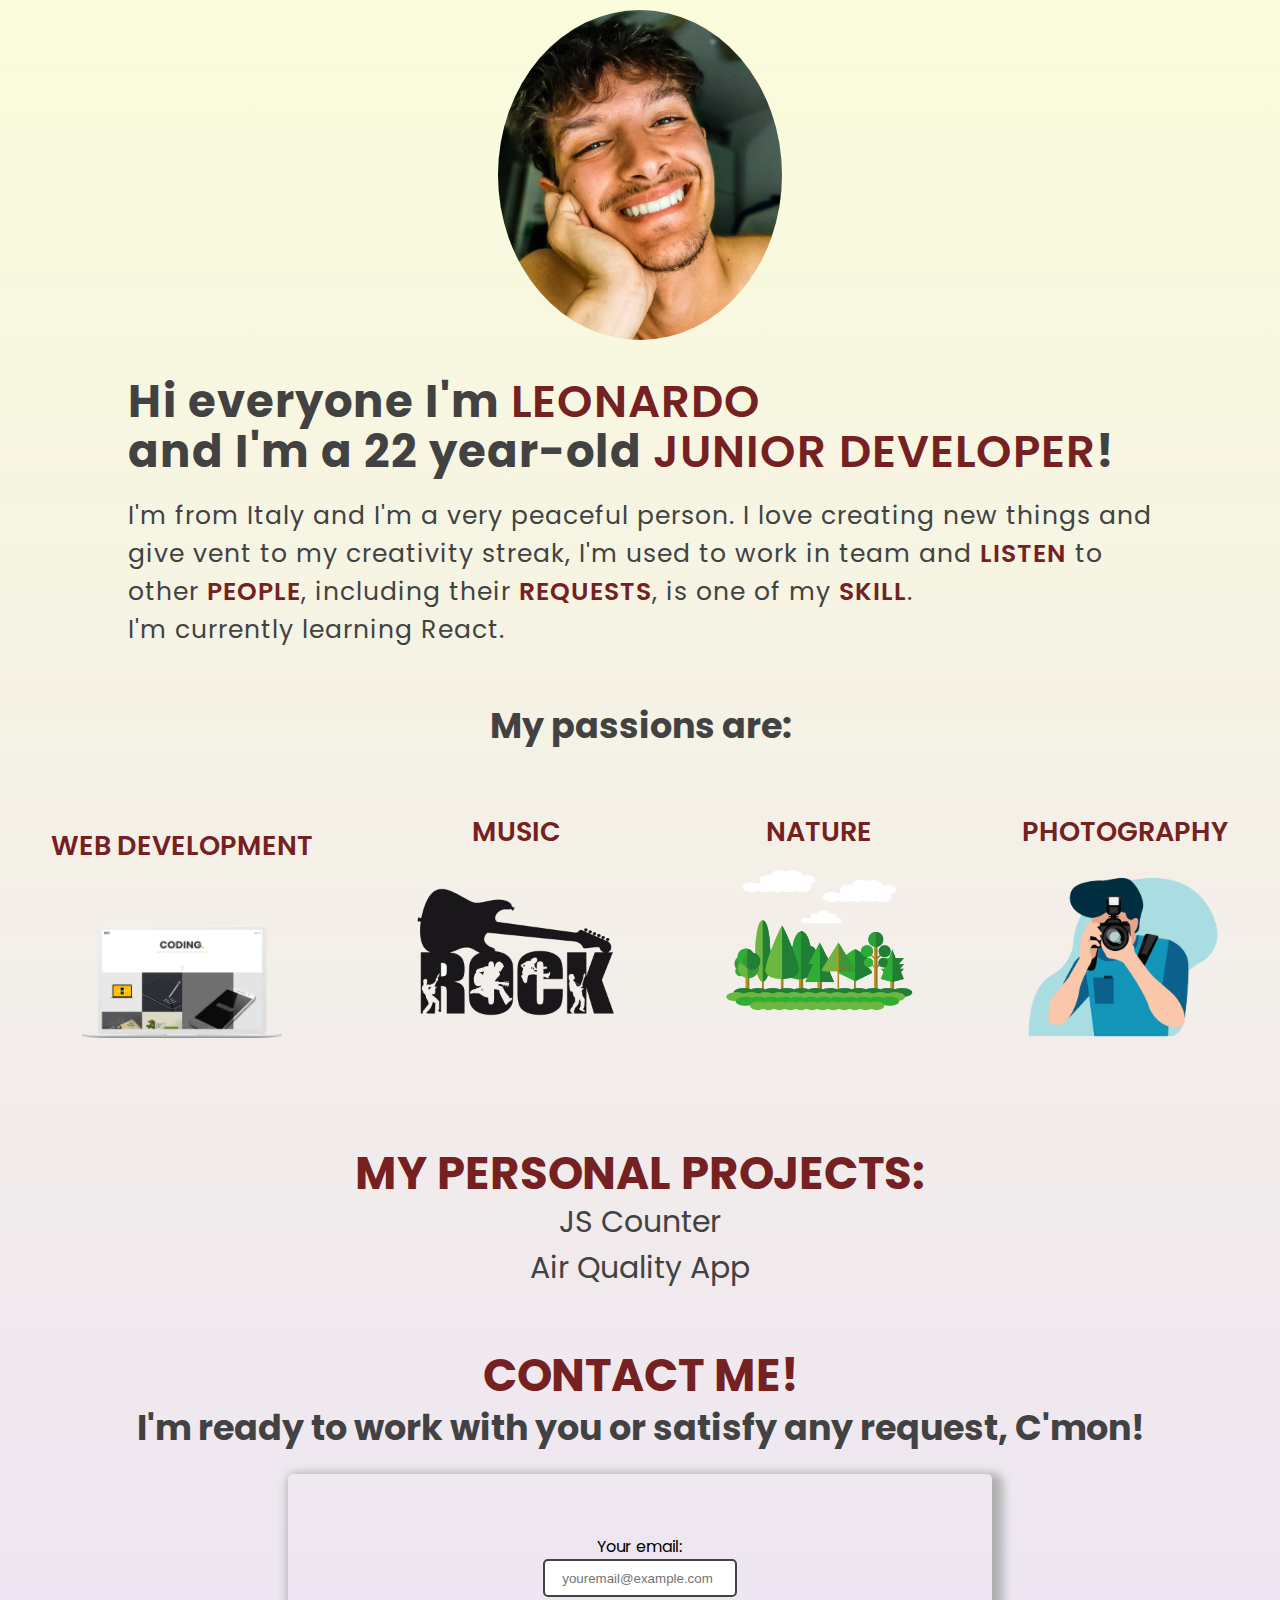
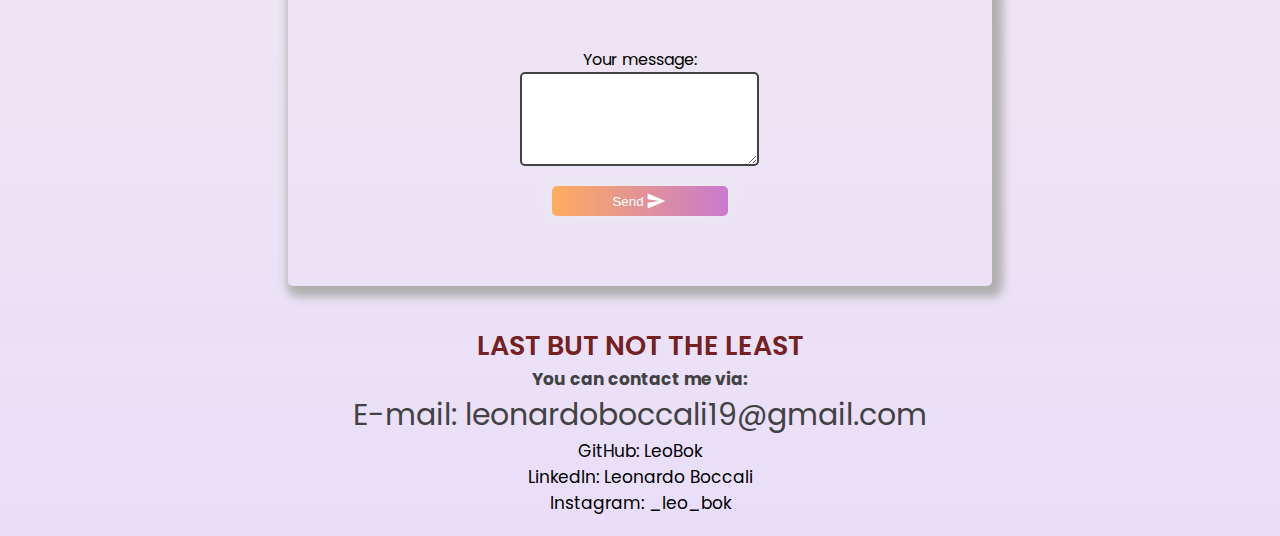
==== commit 73f9d0b1: "added a placeholder in email input" ====
--- a/index.html
+++ b/index.html
@@ -96,7 +96,7 @@
                 <div class="contact-form">
                     <label>
                         Your email:
-                        <input type="email" name="_replyto">
+                        <input type="email" name="_replyto" placeholder="youremail@example.com">
                     </label>
 
                     <label>
